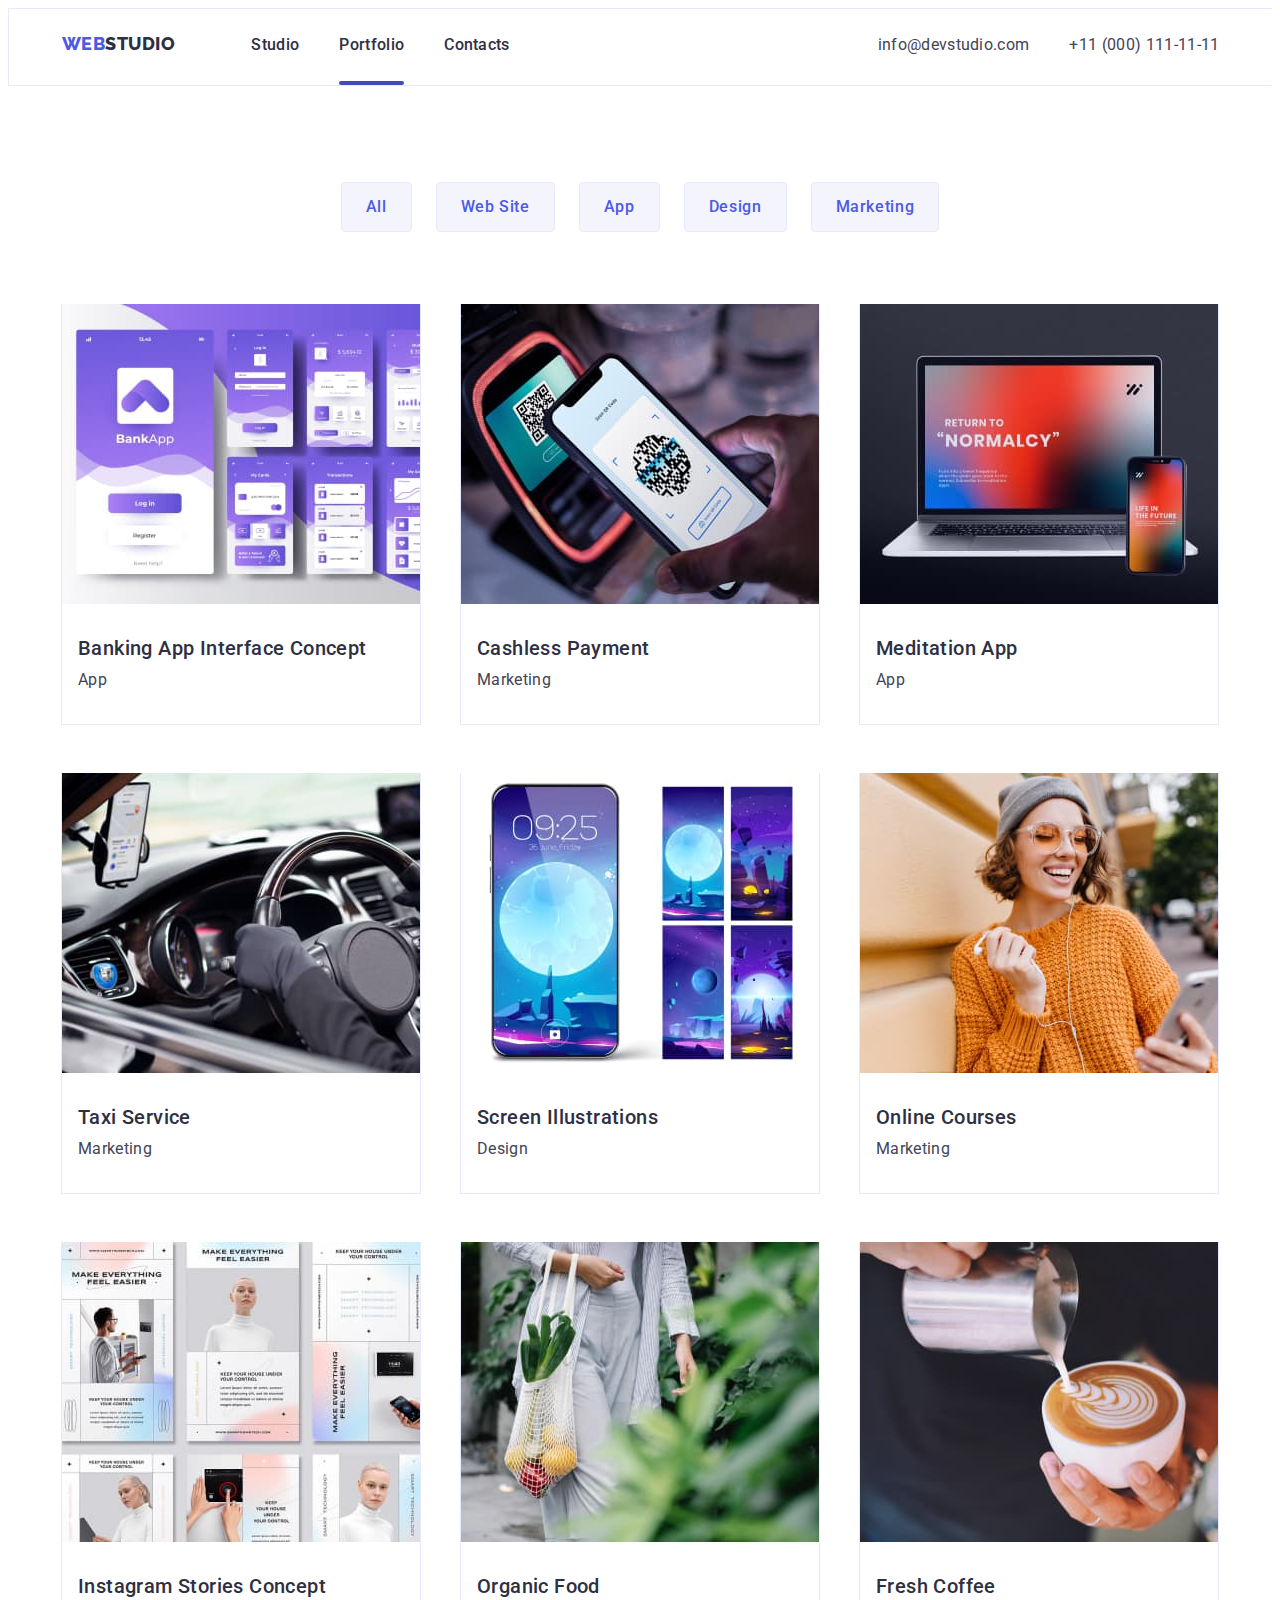
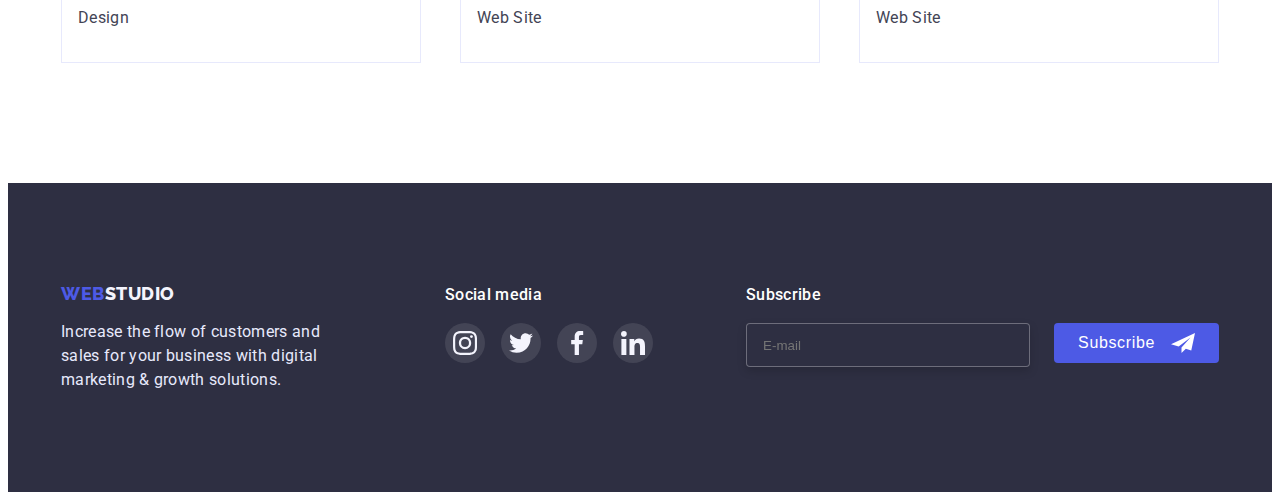
==== portfolio.html @ 8523df1d "Initial commit" ====
<!DOCTYPE html>
<html lang="en">

<head>
    <meta charset="UTF-8">
    <meta http-equiv="X-UA-Compatible" content="IE=edge">
    <meta name="viewport" content="width=device-width, initial-scale=1.0">
    <title>Portfolio</title>
    <link rel="preconnect" href="https://fonts.googleapis.com">
    <link rel="preconnect" href="https://fonts.gstatic.com" crossorigin>
    <link
        href="https://fonts.googleapis.com/css2?family=Raleway:wght@800&family=Roboto:wght@400;500;700;900&display=swap"
        rel="stylesheet">
    <link rel="stylesheet" href="https://cdnjs.cloudflare.com/ajax/libs/modern-normalize/1.1.0/modern-normalize.min.css"
        integrity="sha512-wpPYUAdjBVSE4KJnH1VR1HeZfpl1ub8YT/NKx4PuQ5NmX2tKuGu6U/JRp5y+Y8XG2tV+wKQpNHVUX03MfMFn9Q=="
        crossorigin="anonymous" referrerpolicy="no-referrer" />
    <link rel="stylesheet" href="./css/styles.css">
</head>

<body>
    <header class="header">
        <div class="container header-container">
            <nav class="header-nav">
                <a class="header-logo link" href="./index.html">Web<span class="header-logo-d">Studio</span></a>
                <ul class="header-list list">
                    <li class="header-item"><a class="header-link link" href="./index.html">Studio</a></li>
                    <li class="header-item"><a class="header-link link current" href="./portfolio.html">Portfolio</a>
                    </li>
                    <li class="header-item"><a class="header-link link" href="">Contacts</a></li>
                </ul>
            </nav>

            <address class="header-contact">
                <ul class="header-cont-list list">
                    <li><a class="header-address link" href="mailto:info@devstudio.com">info@devstudio.com</a></li>
                    <li><a class="header-address link" href="tel:+110001111111">+11 (000)
                            111-11-11</a></li>
                </ul>
            </address>
        </div>
    </header>

    <main>
        <section class="portfolio">
            <div class="container">
                <h1 hidden>hello</h1>
                <ul class="port-list list">
                    <li class="port-nav"><button class="port-btn link" type="button">All</button></li>
                    <li class="port-nav"><button class="port-btn link" type="button">Web Site</button></li>
                    <li class="port-nav"><button class="port-btn link" type="button">App</button></li>
                    <li class="port-nav"><button class="port-btn link" type="button">Design</button></li>
                    <li><button class="port-btn link" type="button">Marketing</button></li>
                </ul>
                <ul class="port-example-list list">
                    <li class="port-example-item card link">
                        <a class="link link-port-cover" href="">
                            <div class="port-cover">
                                <img class="port-img" src="./images/port1.jpg" alt="" width="360">
                                <div class="overlay">
                                    <p class="port-cover-text">
                                        14 Stylish and User-Friendly App Design Concepts · Task Manager App · Calorie
                                        Tracker
                                        App · Exotic Fruit Ecommerce App · Cloud Storage App</p>
                                </div>
                            </div>
                            <div class="port-desc">
                                <h2 class="port-example-name">Banking App Interface Concept</h2>
                                <p class="port-example-type">App</p>
                            </div>
                        </a>
                    </li>
                    <li class="port-example-item card link">
                        <a class="link link-port-cover" href="">
                            <div class="port-cover">
                                <img class="port-img" src="./images/port2.jpg" alt="" width="360">
                                <div class="overlay">
                                    <p class="port-cover-text">
                                        14 Stylish and User-Friendly App Design Concepts · Task Manager App · Calorie
                                        Tracker
                                        App · Exotic Fruit Ecommerce App · Cloud Storage App</p>
                                </div>
                            </div>
                            <div class="port-desc">
                                <h2 class="port-example-name">Cashless Payment</h2>
                                <p class="port-example-type">Marketing</p>
                            </div>
                        </a>
                    </li>
                    <li class="port-example-item card link">
                        <a class="link link-port-cover" href="">
                            <div class="port-cover">
                                <img class="port-img" src="./images/port3.jpg" alt="" width="360">
                                <div class="overlay">
                                    <p class="port-cover-text">
                                        14 Stylish and User-Friendly App Design Concepts · Task Manager App · Calorie
                                        Tracker
                                        App · Exotic Fruit Ecommerce App · Cloud Storage App</p>
                                </div>
                            </div>
                            <div class="port-desc">
                                <h2 class="port-example-name">Meditation App</h2>
                                <p class="port-example-type">App</p>
                            </div>
                        </a>
                    </li>
                    <li class="port-example-item card link">
                        <a class="link link-port-cover" href="">
                            <div class="port-cover">
                                <img class="port-img" src="./images/port4.jpg" alt="" width="360">
                                <div class="overlay">
                                    <p class="port-cover-text">
                                        14 Stylish and User-Friendly App Design Concepts · Task Manager App · Calorie
                                        Tracker
                                        App · Exotic Fruit Ecommerce App · Cloud Storage App</p>
                                </div>
                            </div>
                            <div class="port-desc">
                                <h2 class="port-example-name">Taxi Service</h2>
                                <p class="port-example-type">Marketing</p>
                            </div>
                        </a>
                    </li>
                    <li class="port-example-item card link">
                        <a class="link link-port-cover" href="">
                            <div class="port-cover">
                                <img class="port-img" src="./images/port5.jpg" alt="" width="360">
                                <div class="overlay">
                                    <p class="port-cover-text">
                                        14 Stylish and User-Friendly App Design Concepts · Task Manager App · Calorie
                                        Tracker
                                        App · Exotic Fruit Ecommerce App · Cloud Storage App</p>
                                </div>
                            </div>
                            <div class="port-desc">
                                <h2 class="port-example-name">Screen Illustrations</h2>
                                <p class="port-example-type">Design</p>
                            </div>
                        </a>
                    </li>
                    <li class="port-example-item card link">
                        <a class="link link-port-cover" href="">
                            <div class="port-cover">
                                <img class="port-img" src="./images/port6.jpg" alt="" width="360">
                                <div class="overlay">
                                    <p class="port-cover-text">
                                        14 Stylish and User-Friendly App Design Concepts · Task Manager App · Calorie
                                        Tracker
                                        App · Exotic Fruit Ecommerce App · Cloud Storage App</p>
                                </div>
                            </div>
                            <div class="port-desc">
                                <h2 class="port-example-name">Online Courses</h2>
                                <p class="port-example-type">Marketing</p>
                            </div>
                        </a>
                    </li>
                    <li class="port-example-item link">
                        <a class="link link-port-cover" href="">
                            <div class="port-cover">
                                <img class="port-img" src="./images/port7.jpg" alt="" width="360">
                                <div class="overlay">
                                    <p class="port-cover-text">
                                        14 Stylish and User-Friendly App Design Concepts · Task Manager App · Calorie
                                        Tracker
                                        App · Exotic Fruit Ecommerce App · Cloud Storage App</p>
                                </div>
                            </div>
                            <div class="port-desc">
                                <h2 class="port-example-name">Instagram Stories Concept</h2>
                                <p class="port-example-type">Design</p>
                            </div>
                        </a>
                    </li>
                    <li class="port-example-item link">
                        <a class="link link-port-cover" href="">
                            <div class="port-cover">
                                <img class="port-img" src="./images/port8.jpg" alt="" width="360">
                                <div class="overlay">
                                    <p class="port-cover-text">
                                        14 Stylish and User-Friendly App Design Concepts · Task Manager App · Calorie
                                        Tracker
                                        App · Exotic Fruit Ecommerce App · Cloud Storage App</p>
                                </div>
                            </div>
                            <div class="port-desc">
                                <h2 class="port-example-name">Organic Food</h2>
                                <p class="port-example-type">Web Site</p>
                            </div>
                        </a>
                    </li>
                    <li class="port-example-item link">
                        <a class="link link-port-cover" href="">
                            <div class="port-cover">
                                <img class="port-img" src="./images/port9.jpg" alt="" width="360">
                                <div class="overlay">
                                    <p class="port-cover-text">
                                        14 Stylish and User-Friendly App Design Concepts · Task Manager App · Calorie
                                        Tracker
                                        App · Exotic Fruit Ecommerce App · Cloud Storage App</p>
                                </div>
                            </div>
                            <div class="port-desc">
                                <h2 class="port-example-name">Fresh Coffee</h2>
                                <p class="port-example-type">Web Site</p>
                            </div>
                        </a>
                    </li>
                </ul>
            </div>
        </section>
    </main>

    <footer class="footer">
        <div class="container footer-container">
            <div class="footer-desc">
                <a class="footer-logo link" href="./index.html">Web<span class="footer-logo-studio-w">Studio</span></a>
                <p class="footer-item">Increase the flow of customers and sales for your business with digital marketing
                    &
                    growth solutions.</p>
            </div>
            <div class="footer-soc">
                <p class="footer-soc-title">Social media</p>
                <ul class="footer-soc-list list">
                    <li class="footer-soc-item">
                        <a href="" class="footer-soc-link link">
                            <svg width="24" height="24" class="footer-soc-icon">
                                <use href="./images/icons.svg#icon-instagram"></use>
                            </svg>
                        </a>
                    </li>
                    <li class=" footer-soc-item">
                        <a href="" class="footer-soc-link link">
                            <svg width="24" height="24" class="footer-soc-icon">
                                <use href="./images/icons.svg#icon-twitter"></use>
                            </svg>
                        </a>
                    </li>
                    <li class="footer-soc-item">
                        <a href="" class="footer-soc-link link">
                            <svg width="24" height="24" class="footer-soc-icon">
                                <use href="./images/icons.svg#icon-facebook"></use>
                            </svg>
                        </a>
                    </li>
                    <li class="footer-soc-item">
                        <a href="" class="footer-soc-link link">
                            <svg width="24" height="24" class="footer-soc-icon">
                                <use href="./images/icons.svg#icon-linkedin"></use>
                            </svg>
                        </a>
                    </li>
                </ul>
            </div>
            <div class="footer-email">
                <p class="footer-email-title">Subscribe</p>
                <div class="footer-sub">
                    <label class="footer-label-text" for="user-email"></label>
                    <input class="footer-input" type="text" id="user-email" name="user-email" placeholder="E-mail">
                    <button type="button" class="footer-button">Subscribe
                        <svg width="24" height="24" class="footer-button-icon">
                            <use href="./images/icons.svg#icon-telega"></use>
                        </svg>
                    </button>
                </div>
            </div>
        </div>
    </footer>
</body>

</html>
---- css/styles.css ----
:root {
  --main-text-color: #2e2f42;
  --second-text-color: #434455;
}

body {
  font-family: "Roboto", sans-serif;
  font-style: normal;
  font-weight: 400;
  color: #434455;
}

p,
h1,
h2,
h3,
h4,
h5,
h6 {
  margin: 0;
}

ul {
  padding-left: 0;
  margin: 0;
}

.container {
  width: 1158px;
  padding: 0;
  margin: 0 auto;
}

.visually-hidden {
  position: absolute;
  width: 1px;
  height: 1px;
  margin: -1px;
  border: 0;
  padding: 0;

  white-space: nowrap;
  clip-path: inset(100%);
  clip: rect(0 0 0 0);
  overflow: hidden;
}

.section {
  padding-top: 188px;
  padding-bottom: 188px;
}
.link {
  text-decoration: none;
}

.list {
  list-style: none;
}

/** --------------------Main page--------------------  */

header {
  background-color: #ffffff;
  padding-top: 24px;
  box-sizing: border-box;
  border: 1px solid #e7e9fc;
  border-right: none;
}

.header-container {
  display: flex;
}

.header-logo {
  font-family: "Raleway", sans-serif;
  font-style: normal;
  font-weight: 800;
  font-size: 18px;
  line-height: 1.17;
  letter-spacing: 0.03em;
  text-transform: uppercase;
  color: #4d5ae5;
  margin-right: 76px;
}

.header-nav {
  display: flex;
}

.header-list {
  display: flex;
  gap: 40px;
}

.header-link {
  font-style: normal;
  font-weight: 500;
  font-size: 16px;
  line-height: 1.5;
  letter-spacing: 0.02em;
  color: #2e2f42;
  transition: color 250ms cubic-bezier(0.4, 0, 0.2, 1);
}

.current::after {
  content: "";
  height: 4px;
  background: #404bbf;
  border-radius: 2px;
  width: currentwidth;
  display: block;
  margin-top: 24px;
  bottom: 0;
  position: absolute-1px;
}

.header-link:hover {
  color: #404bbf;
}

.header-link:focus {
  color: #404bbf;
}

.header-contact {
  font-style: normal;
  margin-left: auto;
}

.header-address:hover {
  color: #404bbf;
}

.header-address:focus {
  color: #404bbf;
}

.header-cont-list {
  display: flex;
  gap: 40px;
}

.header-address {
  font-style: normal;
  font-weight: 400;
  font-size: 16px;
  line-height: 1.5;
  letter-spacing: 0.02em;
  color: #434455;
  transition: color 250ms cubic-bezier(0.4, 0, 0.2, 1);
}

.hero {
  background-color: #2e2f42;
  background-image: linear-gradient(
      rgba(46, 47, 66, 0.7),
      rgba(46, 47, 66, 0.7)
    ),
    url(../images/hero_bg.jpg);
  background-repeat: no-repeat;
  background-position: center;
  background-size: cover;
}

.hero-title {
  font-size: 56px;
  line-height: 1.07;
  text-align: center;
  letter-spacing: 0.02em;
  color: #ffffff;
  max-width: 496px;
  margin: auto;
  margin-bottom: 48px;
}
.hero-btn {
  font-family: "Roboto", sans-serif;
  font-style: normal;
  font-weight: 500;
  font-size: 16px;
  line-height: 1.5;
  display: flex;
  letter-spacing: 0.04em;
  color: #ffffff;
  background-color: #4d5ae5;
  box-shadow: 0px 4px 4px rgba(0, 0, 0, 0.15);
  border-radius: 4px;
  cursor: pointer;
  margin: auto;
  padding: 16px 32px;
  border: transparent;
  transition: color 250ms cubic-bezier(0.4, 0, 0.2, 1);
}

.hero-btn:hover {
  color: #ffffff;
  background: #404bbf;
  box-shadow: 0px 4px 4px rgba(0, 0, 0, 0.15);
  border-radius: 4px;
}

.hero-btn:focus {
  color: #ffffff;
  background: #404bbf;
  box-shadow: 0px 4px 4px rgba(0, 0, 0, 0.15);
  border-radius: 4px;
}

/**-------------- Mission---------- */
.mission {
  padding-top: 120px;
  padding-bottom: 120px;
}

.mission-list {
  display: flex;
  flex-direction: row;
  flex-wrap: nowrap;
  justify-content: space-between;
}

.mission-item {
  max-width: 264px;
}

.mission-icon {
  width: 264px;
  height: 112px;
  background: #f4f4fd;
  border-radius: 4px;
  display: flex;
  align-items: center;
  justify-content: center;
  margin-bottom: 8px;
}

.mission-title {
  font-weight: 500;
  font-size: 20px;
  line-height: 1.2;
  letter-spacing: 0.02em;
  color: #2e2f42;
  margin-bottom: 8px;
}

.mission-text {
  font-size: 16px;
  line-height: 1.5;
  letter-spacing: 0.02em;
  color: #434455;
}

.about {
  padding-bottom: 120px;
  padding-top: 0;
}

.about-list {
  display: flex;
  justify-content: space-between;
  flex-wrap: nowrap;
}

.about-title {
  font-weight: 700;
  font-size: 36px;
  line-height: 1.11;
  text-align: center;
  letter-spacing: 0.02em;
  text-transform: capitalize;
  color: #2e2f42;
  margin-bottom: 72px;
}

.team {
  background-color: #f4f4fd;
  padding-top: 120px;
  padding-bottom: 120px;
}

.team-list {
  display: flex;
  justify-content: space-between;
  flex-wrap: nowrap;
}

.team-desc {
  padding-top: 32px;
  padding-bottom: 32px;
}

.team-title {
  font-weight: 700;
  font-size: 36px;
  line-height: 1.11;
  text-align: center;
  letter-spacing: 0.02em;
  text-transform: capitalize;
  color: var(--main-text-color);
  margin-bottom: 72px;
}

.team-img {
  display: block;
}

.team-item {
  background: #ffffff;
  box-shadow: 0px 1px 6px rgba(46, 47, 66, 0.08),
    0px 1px 1px rgba(46, 47, 66, 0.16), 0px 2px 1px rgba(46, 47, 66, 0.08);
  border-radius: 0px 0px 4px 4px;
  max-width: 264px;
}

.team-name {
  font-weight: 500;
  font-size: 20px;
  line-height: 1.2;
  text-align: center;
  letter-spacing: 0.02em;
  color: var(--main-text-color);
  margin-bottom: 8px;
}

.team-post {
  font-size: 16px;
  line-height: 1.5;
  text-align: center;
  letter-spacing: 0.02em;
  color: var(--second-text-color);
  margin-bottom: 8px;
}

.team-soc {
  display: flex;
  justify-content: center;
  gap: 24px;
  transition: color 250ms cubic-bezier(0.4, 0, 0.2, 1);
}
.team-soc-item {
  width: 40px;
  height: 40px;
}
.team-soc-link {
  width: 100%;
  height: 100%;
  border-radius: 50%;
  background-color: #4d5ae5;
  display: flex;
  align-items: center;
  justify-content: center;
  transition: color 250ms cubic-bezier(0.4, 0, 0.2, 1);
}

.team-soc-link:hover {
  background-color: #404bbf;
}

.team-soc-link:focus {
  background-color: #404bbf;
}
/**-------Clients---------- */

.client {
  padding-top: 130px;
  padding-bottom: 120px;
}

.client-title {
  font-weight: 700;
  font-size: 36px;
  line-height: 1.11;
  text-align: center;
  letter-spacing: 0.02em;
  text-transform: capitalize;
  margin-bottom: 72px;
}

.client-list {
  display: flex;
  justify-content: center;
  gap: 24px;
}

.client-link {
  width: 168px;
  height: 88px;
  border: 1px solid #8e8f99;
  border-radius: 4px;
  display: flex;
  align-items: center;
  justify-content: center;
  transition: color 250ms cubic-bezier(0.4, 0, 0.2, 1);
}

.client-logo-icon {
  fill: #afb1b8;
}

.client-link:hover {
  border-color: #404bbf;
}

.client-link:hover .client-logo-icon {
  fill: #404bbf;
}

.client-link:focus {
  border-color: #404bbf;
}

.client-link:focus .client-logo-icon {
  fill: #404bbf;
}

/**-------Footer---------- */

.footer {
  background-color: #2e2f42;
  padding-top: 100px;
  padding-bottom: 100px;
  display: flex;
}

.footer-container {
  display: flex;
}

.header-logo-d {
  color: #2e2f42;
}

.header-logo-studio-w {
  font-family: "Raleway";
  font-style: normal;
  font-weight: 800;
  font-size: 18px;
  line-height: 1.16;
  display: flex;
  align-items: center;
  letter-spacing: 0.03em;
  text-transform: uppercase;
  color: #f4f4fd;
}

.footer-logo {
  font-family: "Raleway", sans-serif;
  font-style: normal;
  font-weight: 800;
  font-size: 18px;
  line-height: 1.17;
  display: flex;
  align-items: center;
  letter-spacing: 0.03em;
  text-transform: uppercase;
  color: #4d5ae5;
  margin-bottom: 16px;
}

.footer-logo-studio-w {
  color: #f4f4fd;
}

.footer-item {
  font-size: 16px;
  line-height: 1.5;
  letter-spacing: 0.02em;
  color: #e7e9fc;
  max-width: 264px;
}

.footer-soc {
  margin-left: 120px;
}

.footer-soc-title {
  font-weight: 500;
  font-size: 16px;
  line-height: 1.5;
  letter-spacing: 0.02em;
  color: #ffffff;
  margin-bottom: 16px;
}

.footer-soc-list {
  display: flex;
  justify-content: center;
  gap: 16px;
}
.footer-soc-item {
  width: 40px;
  height: 40px;
}
.footer-soc-link {
  width: 100%;
  height: 100%;
  border-radius: 50%;
  background-color: rgba(255, 255, 255, 0.1);
  display: flex;
  align-items: center;
  justify-content: center;
  transition: color 250ms cubic-bezier(0.4, 0, 0.2, 1);
}

.footer-soc-link:hover {
  background-color: #31d0aa;
}

.footer-soc-link:focus {
  background-color: #31d0aa;
}

.footer-email {
  margin-left: auto;
}
.footer-email-title {
  font-weight: 500;
  font-size: 16px;
  line-height: 1.5;
  letter-spacing: 0.02em;
  color: #ffffff;
  margin-bottom: 16px;
  display: flex;
}

.footer-sub {
  display: flex;
}

.footer-input {
  border: 1px solid rgba(255, 255, 255, 0.3);
  filter: drop-shadow(0px 4px 4px rgba(0, 0, 0, 0.15));
  border-radius: 4px;
  background-color: #2e2f42;
  width: 264px;
  height: 40px;
  padding-left: 16px;
  margin-right: 24px;
}

.footer-input:is(:hover, :focus) {
  border-color: #4d5ae5;
}

.footer-button {
  font-weight: 500;
  font-size: 16px;
  line-height: 1.5;
  align-items: center;
  text-align: center;
  display: flex;
  letter-spacing: 0.04em;
  border: none;
  color: #ffffff;
  background: #4d5ae5;
  border-radius: 4px;
  cursor: pointer;
  max-height: 40px;
  padding: 8px 24px;
}

.footer-button:is(:hover, :focus) {
  color: #ffffff;
  background: #404bbf;
  box-shadow: 0px 4px 4px rgba(0, 0, 0, 0.15);
  border-radius: 4px;
}

.footer-button-icon {
  fill: #ffffff;
  margin-left: 16px;
}

/** -------------------- Portfolio --------------------*/

.portfolio {
  padding-top: 96px;
  padding-bottom: 120px;
}

.port-list {
  display: flex;
  justify-content: center;
  flex-wrap: nowrap;
  margin-bottom: 72px;
}

.port-nav {
  margin-right: 24px;
}

.port-btn {
  font-family: "Roboto", sans-serif;
  font-style: normal;
  font-weight: 500;
  font-size: 16px;
  line-height: 1.5;
  display: flex;
  align-items: center;
  text-align: center;
  letter-spacing: 0.04em;
  color: #4d5ae5;
  background: #f4f4fd;
  border: 1px solid #e7e9fc;
  border-radius: 4px;
  cursor: pointer;
  margin-top: 96px;
  margin: auto;
  padding: 12px 24px;
  transition: color 250ms cubic-bezier(0.4, 0, 0.2, 1);
}

.port-btn:hover {
  color: #ffffff;
  background-color: #404bbf;
  box-shadow: 0px 3px 1px rgba(0, 0, 0, 0.1), 0px 2px 1px rgba(0, 0, 0, 0.08),
    0px 2px 2px rgba(0, 0, 0, 0.12);
  border-radius: 4px;
}
.port-btn:focus {
  color: #ffffff;
  background-color: #404bbf;
  box-shadow: 0px 3px 1px rgba(0, 0, 0, 0.1), 0px 2px 1px rgba(0, 0, 0, 0.08),
    0px 2px 2px rgba(0, 0, 0, 0.12);
  border-radius: 4px;
}

.port-example-list {
  display: flex;
  justify-content: space-between;
  flex-wrap: wrap;
}

.port-desc {
  padding-top: 32px;
  padding-bottom: 32px;
  padding-left: 16px;
}

.card {
  margin-bottom: 48px;
}

.port-example-item {
  box-sizing: border-box;
  border: 1px solid #e7e9fc;
  border-top: none;
  max-width: 360px;
  transition: color 250ms cubic-bezier(0.4, 0, 0.2, 1);
}

.port-example-item:hover {
  border: 1px solid #f4f4fd;
  box-shadow: 0px 1px 6px rgba(46, 47, 66, 0.08),
    0px 1px 1px rgba(46, 47, 66, 0.16), 0px 2px 1px rgba(46, 47, 66, 0.08);
}

.port-example-item:focus {
  border: 1px solid #f4f4fd;
  box-shadow: 0px 1px 6px rgba(46, 47, 66, 0.08),
    0px 1px 1px rgba(46, 47, 66, 0.16), 0px 2px 1px rgba(46, 47, 66, 0.08);
}

.port-example-name {
  font-weight: 500;
  font-size: 20px;
  line-height: 1.2;
  letter-spacing: 0.02em;
  color: var(--main-text-color);
  margin-bottom: 8px;
}

.port-example-type {
  font-size: 16px;
  line-height: 1.5;
  letter-spacing: 0.02em;
  color: var(--second-text-color);
}

.port-img {
  display: block;
}

.port-cover {
  position: relative;
  overflow: hidden;
}

.link-port-cover:hover .overlay {
  transform: translateY(0);
}

.link-port-cover:focus .overlay {
  transform: translateY(0);
}

.overlay {
  position: absolute;
  background-color: #4d5ae5;
  top: 0;
  left: 0;
  width: 100%;
  height: 100%;
  transform: translateY(100%);
  transition: transform 250ms;
  transition-timing-function: cubic-bezier(0.4, 0, 0.2, 1);
}

.port-cover-text {
  font-size: 16px;
  line-height: 1.5;
  letter-spacing: 0.02em;
  color: #f4f4fd;
  padding: 40px 32px 0 32px;
}

/** --------Modal-------- */
.backdrop {
  position: fixed;
  top: 0;
  width: 100%;
  height: 100%;
  background: rgba(46, 47, 66, 0.4);
  transition: opacity 250ms cubic-bezier(0.4, 0, 0.2, 1),
    visibility 250ms cubic-bezier(0.4, 0, 0.2, 1);
}

.modal {
  position: absolute;
  width: 408px;
  min-height: 576px;
  background-color: #fcfcfc;
  border-radius: 4px;
  box-shadow: 0px 1px 1px rgba(0, 0, 0, 0.14), 0px 1px 3px rgba(0, 0, 0, 0.12),
    0px 2px 1px rgba(0, 0, 0, 0.2);
  left: 50%;
  top: 50%;
  transform: translate(-50%, -50%) scale(1);
  transition: transform 250ms cubic-bezier(0.4, 0, 0.2, 1);
  padding-left: 24px;
  padding-right: 24px;
  padding-bottom: 24px;
  padding-top: 24px;
}

.backdrop.is-hidden .modal {
  transform: translate(-50%, -50%) scale(0);
}

.button-close-modal {
  background: #e7e9fc;
  border: 1px solid rgba(0, 0, 0, 0.1);
  width: 24px;
  height: 24px;
  display: block;
  margin-left: auto;
  box-sizing: border-box;
  border-radius: 50%;
  cursor: pointer;
}

.button-close-modal:is(:hover, :focus) {
  fill: white;
  background-color: #404bbf;
}

.close-modal-icon {
  color: #000000;
}
.is-hidden {
  opacity: 0;
  visibility: hidden;
  pointer-events: none;
}

.modal-form {
  width: 360px;
  gap: 8px;
}

.modal-field {
  margin-bottom: 8px;
}

.modal-title {
  font-weight: 500;
  font-size: 16px;
  line-height: 1.5;
  text-align: center;
  letter-spacing: 0.02em;
  color: #2e2f42;
  margin-top: 24px;
  margin-bottom: 16px;
}

.modal-input {
  width: 100%;
  height: 40px;
  border: 1px solid rgba(33, 33, 33, 0.2);
  border-radius: 4px;
  padding-left: 38px;
  font-weight: 400;
  font-size: 12px;
  line-height: 1.17;
  letter-spacing: 0.04em;
  outline: transparent;
  background-color: #fcfcfc;
}

.input-wrap {
  position: relative;
}

.modal-input-icon {
  position: absolute;
  left: 16px;
  top: 50%;
  transform: translateY(-50%);
}

.modal-input:is(:hover, :focus) {
  border-color: #4d5ae5;
}

.modal-input:is(:hover, :focus) + .modal-input-icon {
  fill: #4d5ae5;
}

.modal-label-text {
  display: inline-block;
  font-size: 12px;
  line-height: 1.17;
  letter-spacing: 0.04em;
  color: #8e8f99;
  margin-bottom: 4px;
}

.modal-textarea {
  width: 100%;
  height: 120px;
  border: 1px solid rgba(33, 33, 33, 0.2);
  border-radius: 4px;
  background-color: #fcfcfc;
  resize: none;
  padding-top: 8px;
  padding-left: 16px;
  font-size: 12px;
  line-height: 1.17;
  letter-spacing: 0.04em;
  color: rgba(117, 117, 117, 0.5);
}

.modal-textarea:is(:hover, :focus) {
  border-color: #4d5ae5;
}

.modal-button {
  font-weight: 500;
  font-size: 16px;
  line-height: 1.5;
  text-align: center;
  letter-spacing: 0.04em;
  width: 169px;
  height: 56px;
  color: #ffffff;
  background: #4d5ae5;
  box-shadow: 0px 4px 4px rgba(0, 0, 0, 0.15);
  border-radius: 4px;
  cursor: pointer;
  padding: 16px 32px;
  border: transparent;
  align-items: flex-start;
  transition: color 250ms cubic-bezier(0.4, 0, 0.2, 1);
  margin-left: 95px;
  margin-top: 24px;
}

.modal-button:is(:hover, :focus) {
  color: #ffffff;
  background: #404bbf;
  box-shadow: 0px 4px 4px rgba(0, 0, 0, 0.15);
  border-radius: 4px;
}

.check-text {
  font-size: 12px;
  line-height: 1.17;
  letter-spacing: 0.04em;
  color: #757575;
  display: flex;
  gap: 8px;
}

.check-text span {
  width: 16px;
  height: 16px;
  border-radius: 2px;
  border: 1.25px solid #2e2f42;
  display: flex;
  align-items: center;
  justify-content: center;
  fill: transparent;
  transition: color 250ms cubic-bezier(0.4, 0, 0.2, 1);
}

.modal-check:checked + .check-text span {
  background-color: #404bbf;
  border: 1.25px solid #404bbf;
  border-radius: 2px;
  fill: #f4f4fd;
}

.modal-check:focus + .check-text span {
  background-color: #404bbf;
  border: 1.25px solid #404bbf;
  border-radius: 2px;
  fill: #f4f4fd;
}

.privacy-link {
  color: #4d5ae5;
}

/* .check-text::before {
  content: "";
  width: 16px;
  height: 16px;
  border-radius: 2px;
  border: 1.25px solid #2e2f42;
  display: block;
}

.modal-check:checked + .check-text::before {
  background-color: #404bbf;
  border: 1.25px solid #404bbf;
  border-radius: 2px;
  background-image: url(../images/check-box.svg);
  background-repeat: no-repeat;
  background-position: center;
} */ ;
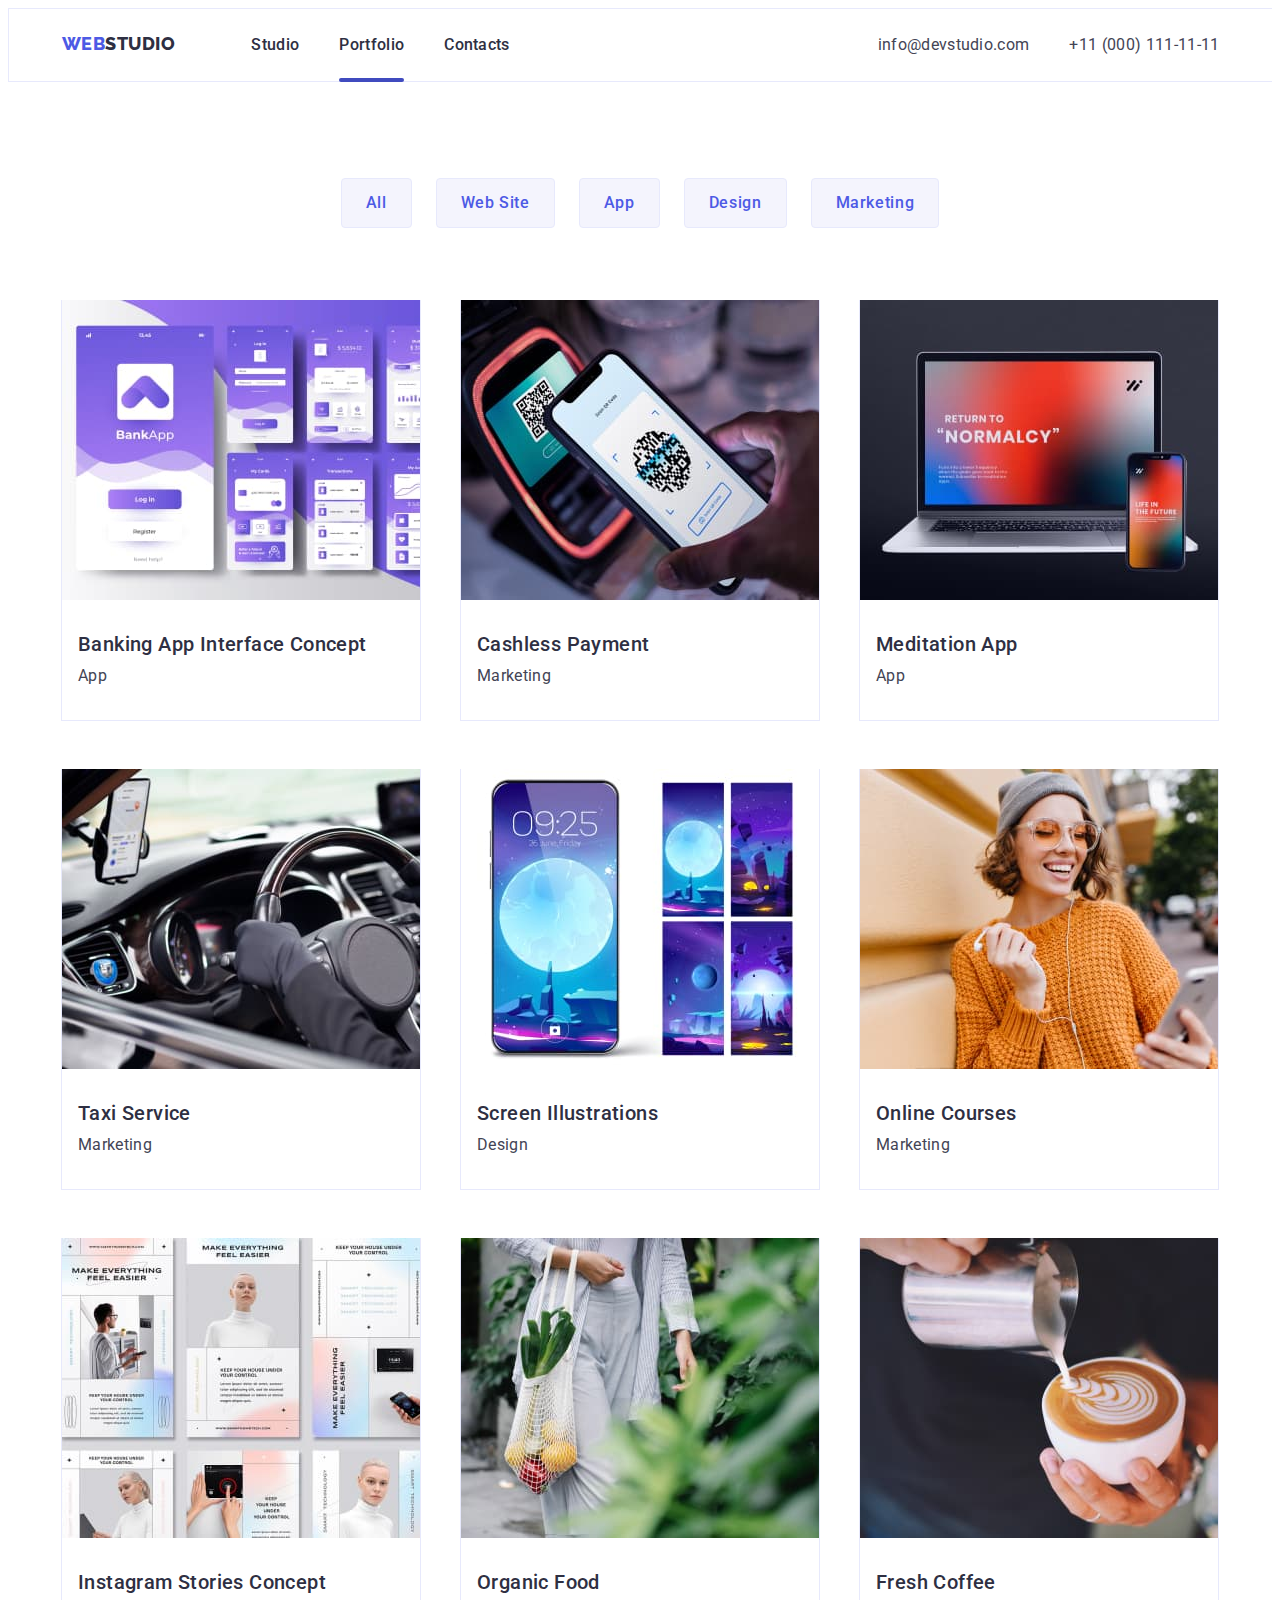
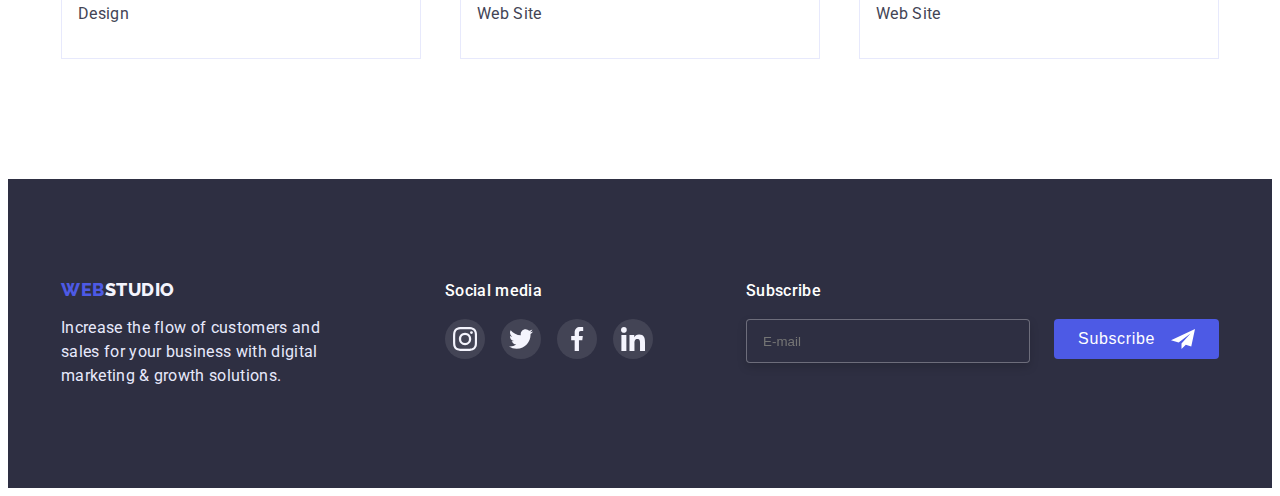
==== commit e935d058: "V1.4" ====
--- a/portfolio.html
+++ b/portfolio.html
@@ -15,6 +15,7 @@
         integrity="sha512-wpPYUAdjBVSE4KJnH1VR1HeZfpl1ub8YT/NKx4PuQ5NmX2tKuGu6U/JRp5y+Y8XG2tV+wKQpNHVUX03MfMFn9Q=="
         crossorigin="anonymous" referrerpolicy="no-referrer" />
     <link rel="stylesheet" href="./css/styles.css">
+    <link rel="stylesheet" href="./css/media.css">
 </head>
 
 <body>
--- a/css/styles.css
+++ b/css/styles.css
@@ -26,8 +26,8 @@
 }
 
 .container {
-  width: 1158px;
-  padding: 0;
+  width: 288px;
+  padding: 0 15px;
   margin: 0 auto;
 }
 
@@ -46,8 +46,8 @@
 }
 
 .section {
-  padding-top: 188px;
-  padding-bottom: 188px;
+  padding-top: 112px;
+  padding-bottom: 112px;
 }
 .link {
   text-decoration: none;
@@ -62,15 +62,13 @@
 header {
   background-color: #ffffff;
   padding-top: 24px;
+  padding-bottom: 24px;
   box-sizing: border-box;
   border: 1px solid #e7e9fc;
-  border-right: none;
-}
-
+}
 .header-container {
   display: flex;
 }
-
 .header-logo {
   font-family: "Raleway", sans-serif;
   font-style: normal;
@@ -82,95 +80,148 @@
   color: #4d5ae5;
   margin-right: 76px;
 }
-
 .header-nav {
   display: flex;
-}
-
+  margin-right: auto;
+}
 .header-list {
-  display: flex;
-  gap: 40px;
-}
-
-.header-link {
-  font-style: normal;
-  font-weight: 500;
-  font-size: 16px;
-  line-height: 1.5;
-  letter-spacing: 0.02em;
-  color: #2e2f42;
-  transition: color 250ms cubic-bezier(0.4, 0, 0.2, 1);
-}
-
-.current::after {
-  content: "";
-  height: 4px;
-  background: #404bbf;
-  border-radius: 2px;
-  width: currentwidth;
-  display: block;
-  margin-top: 24px;
-  bottom: 0;
-  position: absolute-1px;
-}
-
-.header-link:hover {
-  color: #404bbf;
-}
-
-.header-link:focus {
-  color: #404bbf;
-}
-
+  display: none;
+}
 .header-contact {
   font-style: normal;
   margin-left: auto;
-}
-
-.header-address:hover {
+  display: none;
+}
+.mob-burger {
+  border: none;
+  background-color: transparent;
+  line-height: 0;
+}
+.mob-menu {
+  position: fixed;
+  top: 0;
+  z-index: 1;
+  width: 100%;
+  height: 100%;
+  background-color: #ffffff;
+  padding: 24px 24px 40px 40px;
+  display: flex;
+  flex-direction: column;
+  justify-content: space-between;
+  overflow: auto;
+}
+.button-close-mob-menu {
+  background: #e7e9fc;
+  border: 1px solid rgba(0, 0, 0, 0.1);
+  width: 24px;
+  height: 24px;
+  display: block;
+  margin-left: auto;
+  box-sizing: border-box;
+  border-radius: 50%;
+  cursor: pointer;
+  margin-bottom: 32px;
+}
+.close-mob-menu-icon {
+  color: #000000;
+}
+.mob-menu-item:not(:last-child) {
+  margin-bottom: 40px;
+}
+.mob-menu-link {
+  font-weight: 700;
+  font-size: 36px;
+  line-height: 1.11;
+  letter-spacing: 0.02em;
+  text-transform: capitalize;
+  color: #2e2f42;
+}
+.present {
   color: #404bbf;
 }
-
-.header-address:focus {
-  color: #404bbf;
-}
-
-.header-cont-list {
-  display: flex;
-  gap: 40px;
-}
-
-.header-address {
-  font-style: normal;
-  font-weight: 400;
-  font-size: 16px;
-  line-height: 1.5;
+.mob-menu-cont-list {
+  margin-bottom: 48px;
+}
+.contact {
+  margin-bottom: 40px;
+}
+.mob-menu-address-tel {
+  font-weight: 700;
+  font-size: 25px;
+  line-height: 1.11;
+  letter-spacing: 0.02em;
+  text-transform: capitalize;
+  color: #4d5ae5;
+}
+.mob-menu-address {
+  font-weight: 500;
+  font-size: 20px;
+  line-height: 1.2;
   letter-spacing: 0.02em;
   color: #434455;
-  transition: color 250ms cubic-bezier(0.4, 0, 0.2, 1);
-}
-
+}
+.mob-menu-soc {
+  display: flex;
+  justify-content: left;
+  gap: 32px;
+  transition: color 250ms cubic-bezier(0.4, 0, 0.2, 1);
+}
+.mob-menu-soc-item {
+  width: 40px;
+  height: 40px;
+}
+.mob-menu-soc-link {
+  width: 100%;
+  height: 100%;
+  border-radius: 50%;
+  background-color: #4d5ae5;
+  display: flex;
+  align-items: center;
+  justify-content: center;
+  transition: color 250ms cubic-bezier(0.4, 0, 0.2, 1);
+}
+.mob-menu-soc-link:hover {
+  background-color: #404bbf;
+}
+.mob-menu-soc-link:focus {
+  background-color: #404bbf;
+}
+
+/**------------Hero----------------- */
 .hero {
   background-color: #2e2f42;
   background-image: linear-gradient(
       rgba(46, 47, 66, 0.7),
       rgba(46, 47, 66, 0.7)
     ),
-    url(../images/hero_bg.jpg);
+    url(../images/hero-mob.jpg);
   background-repeat: no-repeat;
   background-position: center;
   background-size: cover;
-}
-
+  max-width: 1440px;
+  margin-left: auto;
+  margin-right: auto;
+}
+@media (min-device-pixel-ratio: 2),
+  (min-resolution: 192dpi),
+  (min-resolution: 2dppx) {
+  .hero {
+    background-image: linear-gradient(
+        rgba(46, 47, 66, 0.7),
+        rgba(46, 47, 66, 0.7)
+      ),
+      url(../images/hero-mob-2x.jpg);
+  }
+}
 .hero-title {
-  font-size: 56px;
-  line-height: 1.07;
-  text-align: center;
-  letter-spacing: 0.02em;
-  color: #ffffff;
-  max-width: 496px;
+  font-weight: 700;
+  font-size: 36px;
+  line-height: 1.11;
+  text-align: center;
+  letter-spacing: 0.02em;
+  color: #ffffff;
   margin: auto;
-  margin-bottom: 48px;
+  margin-bottom: 72px;
 }
 .hero-btn {
   font-family: "Roboto", sans-serif;
@@ -190,14 +241,12 @@
   border: transparent;
   transition: color 250ms cubic-bezier(0.4, 0, 0.2, 1);
 }
-
 .hero-btn:hover {
   color: #ffffff;
   background: #404bbf;
   box-shadow: 0px 4px 4px rgba(0, 0, 0, 0.15);
   border-radius: 4px;
 }
-
 .hero-btn:focus {
   color: #ffffff;
   background: #404bbf;
@@ -207,87 +256,59 @@
 
 /**-------------- Mission---------- */
 .mission {
-  padding-top: 120px;
-  padding-bottom: 120px;
-}
-
+  padding-top: 96px;
+  padding-bottom: 96px;
+}
 .mission-list {
   display: flex;
   flex-direction: row;
-  flex-wrap: nowrap;
-  justify-content: space-between;
-}
-
+  flex-wrap: wrap;
+  row-gap: 72px;
+}
 .mission-item {
-  max-width: 264px;
-}
-
+  max-width: 288px;
+}
 .mission-icon {
-  width: 264px;
-  height: 112px;
-  background: #f4f4fd;
-  border-radius: 4px;
-  display: flex;
-  align-items: center;
-  justify-content: center;
-  margin-bottom: 8px;
-}
-
+  display: none;
+}
 .mission-title {
-  font-weight: 500;
-  font-size: 20px;
-  line-height: 1.2;
-  letter-spacing: 0.02em;
-  color: #2e2f42;
-  margin-bottom: 8px;
-}
-
-.mission-text {
-  font-size: 16px;
-  line-height: 1.5;
-  letter-spacing: 0.02em;
-  color: #434455;
-}
-
-.about {
-  padding-bottom: 120px;
-  padding-top: 0;
-}
-
-.about-list {
-  display: flex;
-  justify-content: space-between;
-  flex-wrap: nowrap;
-}
-
-.about-title {
   font-weight: 700;
   font-size: 36px;
   line-height: 1.11;
-  text-align: center;
-  letter-spacing: 0.02em;
-  text-transform: capitalize;
+  letter-spacing: 0.02em;
   color: #2e2f42;
-  margin-bottom: 72px;
-}
-
+  margin-bottom: 8px;
+  text-align: center;
+}
+.mission-text {
+  font-weight: 500;
+  font-size: 16px;
+  line-height: 1.5;
+  letter-spacing: 0.02em;
+  color: #434455;
+}
+
+/**-----------------About---------------- */
+.about {
+  display: none;
+}
+
+/**---------------Team------------------ */
 .team {
   background-color: #f4f4fd;
-  padding-top: 120px;
-  padding-bottom: 120px;
-}
-
+  padding-top: 96px;
+  padding-bottom: 96px;
+}
 .team-list {
   display: flex;
-  justify-content: space-between;
-  flex-wrap: nowrap;
-}
-
+  justify-content: center;
+  flex-wrap: wrap;
+  row-gap: 72px;
+}
 .team-desc {
   padding-top: 32px;
   padding-bottom: 32px;
 }
-
 .team-title {
   font-weight: 700;
   font-size: 36px;
@@ -298,11 +319,9 @@
   color: var(--main-text-color);
   margin-bottom: 72px;
 }
-
 .team-img {
   display: block;
 }
-
 .team-item {
   background: #ffffff;
   box-shadow: 0px 1px 6px rgba(46, 47, 66, 0.08),
@@ -310,7 +329,6 @@
   border-radius: 0px 0px 4px 4px;
   max-width: 264px;
 }
-
 .team-name {
   font-weight: 500;
   font-size: 20px;
@@ -320,7 +338,6 @@
   color: var(--main-text-color);
   margin-bottom: 8px;
 }
-
 .team-post {
   font-size: 16px;
   line-height: 1.5;
@@ -329,7 +346,6 @@
   color: var(--second-text-color);
   margin-bottom: 8px;
 }
-
 .team-soc {
   display: flex;
   justify-content: center;
@@ -350,21 +366,18 @@
   justify-content: center;
   transition: color 250ms cubic-bezier(0.4, 0, 0.2, 1);
 }
-
 .team-soc-link:hover {
   background-color: #404bbf;
 }
-
 .team-soc-link:focus {
   background-color: #404bbf;
 }
+
 /**-------Clients---------- */
-
 .client {
-  padding-top: 130px;
-  padding-bottom: 120px;
-}
-
+  padding-top: 96px;
+  padding-bottom: 96px;
+}
 .client-title {
   font-weight: 700;
   font-size: 36px;
@@ -374,15 +387,15 @@
   text-transform: capitalize;
   margin-bottom: 72px;
 }
-
 .client-list {
   display: flex;
   justify-content: center;
-  gap: 24px;
-}
-
+  flex-wrap: wrap;
+  column-gap: 16px;
+  row-gap: 72px;
+}
 .client-link {
-  width: 168px;
+  width: 190px;
   height: 88px;
   border: 1px solid #8e8f99;
   border-radius: 4px;
@@ -391,23 +404,18 @@
   justify-content: center;
   transition: color 250ms cubic-bezier(0.4, 0, 0.2, 1);
 }
-
 .client-logo-icon {
   fill: #afb1b8;
 }
-
 .client-link:hover {
   border-color: #404bbf;
 }
-
 .client-link:hover .client-logo-icon {
   fill: #404bbf;
 }
-
 .client-link:focus {
   border-color: #404bbf;
 }
-
 .client-link:focus .client-logo-icon {
   fill: #404bbf;
 }
@@ -416,13 +424,16 @@
 
 .footer {
   background-color: #2e2f42;
-  padding-top: 100px;
-  padding-bottom: 100px;
+  padding-top: 96px;
+  padding-bottom: 96px;
   display: flex;
 }
 
 .footer-container {
   display: flex;
+  flex-wrap: wrap;
+  row-gap: 72px;
+  justify-content: center;
 }
 
 .header-logo-d {
@@ -450,6 +461,7 @@
   line-height: 1.17;
   display: flex;
   align-items: center;
+  justify-content: center;
   letter-spacing: 0.03em;
   text-transform: uppercase;
   color: #4d5ae5;
@@ -465,11 +477,7 @@
   line-height: 1.5;
   letter-spacing: 0.02em;
   color: #e7e9fc;
-  max-width: 264px;
-}
-
-.footer-soc {
-  margin-left: 120px;
+  max-width: 268px;
 }
 
 .footer-soc-title {
@@ -479,6 +487,7 @@
   letter-spacing: 0.02em;
   color: #ffffff;
   margin-bottom: 16px;
+  text-align: center;
 }
 
 .footer-soc-list {
@@ -500,15 +509,12 @@
   justify-content: center;
   transition: color 250ms cubic-bezier(0.4, 0, 0.2, 1);
 }
-
 .footer-soc-link:hover {
   background-color: #31d0aa;
 }
-
 .footer-soc-link:focus {
   background-color: #31d0aa;
 }
-
 .footer-email {
   margin-left: auto;
 }
@@ -520,27 +526,25 @@
   color: #ffffff;
   margin-bottom: 16px;
   display: flex;
-}
-
+  text-align: center;
+  justify-content: center;
+}
 .footer-sub {
   display: flex;
-}
-
+  flex-wrap: wrap;
+}
 .footer-input {
   border: 1px solid rgba(255, 255, 255, 0.3);
   filter: drop-shadow(0px 4px 4px rgba(0, 0, 0, 0.15));
   border-radius: 4px;
   background-color: #2e2f42;
-  width: 264px;
+  width: 288px;
   height: 40px;
   padding-left: 16px;
-  margin-right: 24px;
-}
-
+}
 .footer-input:is(:hover, :focus) {
   border-color: #4d5ae5;
 }
-
 .footer-button {
   font-weight: 500;
   font-size: 16px;
@@ -556,161 +560,18 @@
   cursor: pointer;
   max-height: 40px;
   padding: 8px 24px;
-}
-
+  margin: 0 auto;
+  margin-top: 16px;
+}
 .footer-button:is(:hover, :focus) {
   color: #ffffff;
   background: #404bbf;
   box-shadow: 0px 4px 4px rgba(0, 0, 0, 0.15);
   border-radius: 4px;
 }
-
 .footer-button-icon {
   fill: #ffffff;
   margin-left: 16px;
-}
-
-/** -------------------- Portfolio --------------------*/
-
-.portfolio {
-  padding-top: 96px;
-  padding-bottom: 120px;
-}
-
-.port-list {
-  display: flex;
-  justify-content: center;
-  flex-wrap: nowrap;
-  margin-bottom: 72px;
-}
-
-.port-nav {
-  margin-right: 24px;
-}
-
-.port-btn {
-  font-family: "Roboto", sans-serif;
-  font-style: normal;
-  font-weight: 500;
-  font-size: 16px;
-  line-height: 1.5;
-  display: flex;
-  align-items: center;
-  text-align: center;
-  letter-spacing: 0.04em;
-  color: #4d5ae5;
-  background: #f4f4fd;
-  border: 1px solid #e7e9fc;
-  border-radius: 4px;
-  cursor: pointer;
-  margin-top: 96px;
-  margin: auto;
-  padding: 12px 24px;
-  transition: color 250ms cubic-bezier(0.4, 0, 0.2, 1);
-}
-
-.port-btn:hover {
-  color: #ffffff;
-  background-color: #404bbf;
-  box-shadow: 0px 3px 1px rgba(0, 0, 0, 0.1), 0px 2px 1px rgba(0, 0, 0, 0.08),
-    0px 2px 2px rgba(0, 0, 0, 0.12);
-  border-radius: 4px;
-}
-.port-btn:focus {
-  color: #ffffff;
-  background-color: #404bbf;
-  box-shadow: 0px 3px 1px rgba(0, 0, 0, 0.1), 0px 2px 1px rgba(0, 0, 0, 0.08),
-    0px 2px 2px rgba(0, 0, 0, 0.12);
-  border-radius: 4px;
-}
-
-.port-example-list {
-  display: flex;
-  justify-content: space-between;
-  flex-wrap: wrap;
-}
-
-.port-desc {
-  padding-top: 32px;
-  padding-bottom: 32px;
-  padding-left: 16px;
-}
-
-.card {
-  margin-bottom: 48px;
-}
-
-.port-example-item {
-  box-sizing: border-box;
-  border: 1px solid #e7e9fc;
-  border-top: none;
-  max-width: 360px;
-  transition: color 250ms cubic-bezier(0.4, 0, 0.2, 1);
-}
-
-.port-example-item:hover {
-  border: 1px solid #f4f4fd;
-  box-shadow: 0px 1px 6px rgba(46, 47, 66, 0.08),
-    0px 1px 1px rgba(46, 47, 66, 0.16), 0px 2px 1px rgba(46, 47, 66, 0.08);
-}
-
-.port-example-item:focus {
-  border: 1px solid #f4f4fd;
-  box-shadow: 0px 1px 6px rgba(46, 47, 66, 0.08),
-    0px 1px 1px rgba(46, 47, 66, 0.16), 0px 2px 1px rgba(46, 47, 66, 0.08);
-}
-
-.port-example-name {
-  font-weight: 500;
-  font-size: 20px;
-  line-height: 1.2;
-  letter-spacing: 0.02em;
-  color: var(--main-text-color);
-  margin-bottom: 8px;
-}
-
-.port-example-type {
-  font-size: 16px;
-  line-height: 1.5;
-  letter-spacing: 0.02em;
-  color: var(--second-text-color);
-}
-
-.port-img {
-  display: block;
-}
-
-.port-cover {
-  position: relative;
-  overflow: hidden;
-}
-
-.link-port-cover:hover .overlay {
-  transform: translateY(0);
-}
-
-.link-port-cover:focus .overlay {
-  transform: translateY(0);
-}
-
-.overlay {
-  position: absolute;
-  background-color: #4d5ae5;
-  top: 0;
-  left: 0;
-  width: 100%;
-  height: 100%;
-  transform: translateY(100%);
-  transition: transform 250ms;
-  transition-timing-function: cubic-bezier(0.4, 0, 0.2, 1);
-}
-
-.port-cover-text {
-  font-size: 16px;
-  line-height: 1.5;
-  letter-spacing: 0.02em;
-  color: #f4f4fd;
-  padding: 40px 32px 0 32px;
 }
 
 /** --------Modal-------- */
@@ -723,11 +584,10 @@
   transition: opacity 250ms cubic-bezier(0.4, 0, 0.2, 1),
     visibility 250ms cubic-bezier(0.4, 0, 0.2, 1);
 }
-
 .modal {
   position: absolute;
-  width: 408px;
-  min-height: 576px;
+  width: 284px;
+  min-height: 586px;
   background-color: #fcfcfc;
   border-radius: 4px;
   box-shadow: 0px 1px 1px rgba(0, 0, 0, 0.14), 0px 1px 3px rgba(0, 0, 0, 0.12),
@@ -736,16 +596,14 @@
   top: 50%;
   transform: translate(-50%, -50%) scale(1);
   transition: transform 250ms cubic-bezier(0.4, 0, 0.2, 1);
-  padding-left: 24px;
-  padding-right: 24px;
+  padding-left: 16px;
+  padding-right: 16px;
   padding-bottom: 24px;
   padding-top: 24px;
 }
-
 .backdrop.is-hidden .modal {
   transform: translate(-50%, -50%) scale(0);
 }
-
 .button-close-modal {
   background: #e7e9fc;
   border: 1px solid rgba(0, 0, 0, 0.1);
@@ -773,7 +631,7 @@
 }
 
 .modal-form {
-  width: 360px;
+  width: 252px;
   gap: 8px;
 }
 
@@ -870,7 +728,7 @@
   border: transparent;
   align-items: flex-start;
   transition: color 250ms cubic-bezier(0.4, 0, 0.2, 1);
-  margin-left: 95px;
+  margin-left: 45px;
   margin-top: 24px;
 }
 
@@ -887,7 +745,8 @@
   letter-spacing: 0.04em;
   color: #757575;
   display: flex;
-  gap: 8px;
+  gap: 4px;
+  flex-wrap: wrap;
 }
 
 .check-text span {
@@ -936,4 +795,4 @@
   background-image: url(../images/check-box.svg);
   background-repeat: no-repeat;
   background-position: center;
-} */ ;
+} */
--- a/css/media.css
+++ b/css/media.css
@@ -0,0 +1,776 @@
+@media screen and (min-width: 428px) {
+  .container {
+    width: 396px;
+    padding: 0;
+    margin: 0 auto;
+  }
+  .section {
+    padding-top: 188px;
+    padding-bottom: 188px;
+  }
+  .mob-menu-address-tel {
+    font-weight: 700;
+    font-size: 36px;
+    line-height: 1.11;
+    letter-spacing: 0.02em;
+    text-transform: capitalize;
+    color: #4d5ae5;
+    padding-bottom: 40px;
+  }
+  .mob-menu-soc {
+    gap: 56px;
+  }
+
+  /**-----------Mission--------- */
+  .mission-item {
+    max-width: 396px;
+  }
+  .footer-input {
+    border: 1px solid rgba(255, 255, 255, 0.3);
+    filter: drop-shadow(0px 4px 4px rgba(0, 0, 0, 0.15));
+    border-radius: 4px;
+    background-color: #2e2f42;
+    width: 398px;
+    height: 40px;
+    padding-left: 16px;
+  }
+  /** --------Modal-------- */
+  .modal {
+    width: 392px;
+    min-height: 586px;
+  }
+  .modal-form {
+    width: 360px;
+  }
+  .modal-button {
+    margin-left: 95px;
+  }
+
+  .check-text {
+    gap: 8px;
+  }
+}
+
+@media screen and (min-width: 768px) and (max-width: 1199px) {
+  .container {
+    width: 582px;
+    padding: 0 15px;
+    margin: 0 auto;
+  }
+  .section {
+    padding-top: 112px;
+    padding-bottom: 108px;
+  }
+  /**------------------Header-------------- */
+  .header {
+    align-items: baseline;
+    align-items: center;
+    padding-bottom: 11px;
+  }
+  .header > .container {
+    width: 768px;
+  }
+  .header-logo {
+    margin-right: 120px;
+  }
+  .header-nav {
+    align-items: center;
+  }
+  .header-list {
+    display: flex;
+    gap: 40px;
+    align-items: center;
+  }
+  .header-link {
+    position: relative;
+    font-style: normal;
+    font-weight: 500;
+    font-size: 16px;
+    line-height: 1.5;
+    letter-spacing: 0.02em;
+    color: #2e2f42;
+    transition: color 250ms cubic-bezier(0.4, 0, 0.2, 1);
+  }
+  .header-link::after {
+    content: "";
+    position: absolute;
+    bottom: -22px;
+    left: 0;
+    display: block;
+    width: 100%;
+    height: 4px;
+    border-radius: 4px;
+  }
+  .header-link.current::after,
+  .header-link:hover::after,
+  .header-link:focus::after {
+    background-color: #404bbf;
+  }
+  .header-link:hover {
+    color: #404bbf;
+  }
+  .header-link:focus {
+    color: #404bbf;
+  }
+  .header-cont-list {
+    max-width: 119px;
+  }
+  .header-contact {
+    display: flex;
+    justify-content: center;
+  }
+  .header-address {
+    font-style: normal;
+    font-weight: 400;
+    font-size: 12px;
+    line-height: 1.17;
+    letter-spacing: 0.04em;
+    color: #434455;
+    transition: color 250ms cubic-bezier(0.4, 0, 0.2, 1);
+  }
+  .header-address:hover {
+    color: #404bbf;
+  }
+  .header-address:focus {
+    color: #404bbf;
+  }
+
+  .mob-burger {
+    display: none;
+  }
+  .mob-menu {
+    display: none;
+  }
+  .is-hidden {
+    opacity: 0;
+    visibility: hidden;
+    pointer-events: none;
+  }
+  /**------------Hero------------- */
+  .hero {
+    background-image: linear-gradient(
+        rgba(46, 47, 66, 0.7),
+        rgba(46, 47, 66, 0.7)
+      ),
+      url(../images/hero-tablet.jpg);
+  }
+  @media (min-device-pixel-ratio: 2),
+    (min-resolution: 192dpi),
+    (min-resolution: 2dppx) {
+    .hero {
+      background-image: linear-gradient(
+          rgba(46, 47, 66, 0.7),
+          rgba(46, 47, 66, 0.7)
+        ),
+        url(../images/hero-tablet-2x.jpg);
+    }
+  }
+  .hero-title {
+    font-size: 56px;
+    line-height: 1.07;
+    margin-bottom: 40px;
+    max-width: 496px;
+  }
+  /**-----------Mission--------- */
+  .mission {
+    padding-top: 96px;
+    padding-bottom: 96px;
+  }
+  .mission > .container {
+    width: 768px;
+  }
+  .mission-list {
+    display: flex;
+    flex-wrap: wrap;
+    gap: 72px 24px;
+  }
+  .mission-item {
+    max-width: 356px;
+  }
+  .mission-title {
+    text-align: left;
+  }
+
+  /**---------------Team------------------ */
+  .team {
+    padding-top: 96px;
+    padding-bottom: 96px;
+  }
+  .team-list {
+    display: flex;
+    justify-content: center;
+    flex-wrap: wrap;
+    column-gap: 24px;
+    row-gap: 64px;
+  }
+  /**-------Clients---------- */
+  .client-list {
+    display: flex;
+    justify-content: center;
+    flex-wrap: wrap;
+    column-gap: 24px;
+    row-gap: 72px;
+  }
+  .client-link {
+    width: 168px;
+  }
+  /**-------Footer---------- */
+  .footer-container {
+    display: flex;
+    flex-wrap: wrap;
+    row-gap: 72px;
+    column-gap: 24px;
+    text-align: left;
+    align-items: baseline;
+    max-width: 582px;
+    justify-content: left;
+  }
+  .footer-desc {
+    justify-content: left;
+  }
+  .footer-logo {
+    justify-content: left;
+  }
+  .footer-item {
+    max-width: 264px;
+  }
+  .footer-soc-title {
+    text-align: left;
+  }
+  .footer-email {
+    margin-left: 0;
+  }
+  .footer-email-title {
+    text-align: left;
+    justify-content: left;
+  }
+  .footer-button {
+    margin-top: 0px;
+  }
+  .footer-input {
+    width: 264px;
+    margin-bottom: 0px;
+    margin-right: 24px;
+  }
+  /** --------Modal-------- */
+  .modal {
+    width: 408px;
+    min-height: 586px;
+    padding-left: 24px;
+    padding-right: 24px;
+    padding-bottom: 24px;
+    padding-top: 24px;
+  }
+  .modal-form {
+    width: 360px;
+  }
+  .modal-button {
+    margin-left: 95px;
+  }
+  .check-text {
+    gap: 8px;
+  }
+}
+
+@media screen and (min-width: 1200px) {
+  .container {
+    width: 1158px;
+    padding: 0 15px;
+    margin: 0 auto;
+  }
+  .section {
+    padding-top: 188px;
+    padding-bottom: 188px;
+  }
+  /** --------------------Main page--------------------  */
+
+  .header {
+    background-color: #ffffff;
+    padding-top: 24px;
+    box-sizing: border-box;
+    border: 1px solid #e7e9fc;
+    border-right: none;
+    display: flex;
+  }
+  .header-container {
+    display: flex;
+  }
+  .header-logo {
+    font-family: "Raleway", sans-serif;
+    font-style: normal;
+    font-weight: 800;
+    font-size: 18px;
+    line-height: 1.17;
+    letter-spacing: 0.03em;
+    text-transform: uppercase;
+    color: #4d5ae5;
+    margin-right: 76px;
+  }
+  .header-nav {
+    display: flex;
+  }
+  .header-list {
+    display: flex;
+    gap: 40px;
+  }
+  .header-link {
+    position: relative;
+    font-style: normal;
+    font-weight: 500;
+    font-size: 16px;
+    line-height: 1.5;
+    letter-spacing: 0.02em;
+    color: #2e2f42;
+    transition: color 250ms cubic-bezier(0.4, 0, 0.2, 1);
+  }
+  .header-link::after {
+    content: "";
+    position: absolute;
+    bottom: -28px;
+    left: 0;
+    display: block;
+    width: 100%;
+    height: 4px;
+    border-radius: 4px;
+  }
+  .header-link.current::after,
+  .header-link:hover::after,
+  .header-link:focus::after {
+    background-color: #404bbf;
+  }
+  .header-link:hover {
+    color: #404bbf;
+  }
+  .header-link:focus {
+    color: #404bbf;
+  }
+  .header-contact {
+    font-style: normal;
+    margin-left: auto;
+    display: flex;
+  }
+  .header-address:hover {
+    color: #404bbf;
+  }
+  .header-address:focus {
+    color: #404bbf;
+  }
+  .header-cont-list {
+    display: flex;
+    gap: 40px;
+  }
+  .header-address {
+    font-style: normal;
+    font-weight: 400;
+    font-size: 16px;
+    line-height: 1.5;
+    letter-spacing: 0.02em;
+    color: #434455;
+    transition: color 250ms cubic-bezier(0.4, 0, 0.2, 1);
+  }
+  .mob-burger {
+    display: none;
+  }
+  .mob-menu {
+    display: none;
+  }
+  .is-hidden {
+    opacity: 0;
+    visibility: hidden;
+    pointer-events: none;
+  }
+  /**------------------Hero--------------- */
+  .hero {
+    background-image: linear-gradient(
+        rgba(46, 47, 66, 0.7),
+        rgba(46, 47, 66, 0.7)
+      ),
+      url(../images/hero_bg.jpg);
+  }
+  @media (min-device-pixel-ratio: 2),
+    (min-resolution: 192dpi),
+    (min-resolution: 2dppx) {
+    .hero {
+      background-image: linear-gradient(
+          rgba(46, 47, 66, 0.7),
+          rgba(46, 47, 66, 0.7)
+        ),
+        url(../images/hero_bg-2x.jpg);
+    }
+  }
+  .hero-title {
+    font-size: 56px;
+    line-height: 1.07;
+    margin-bottom: 48px;
+    width: 496px;
+  }
+  /**-----------Mission--------- */
+  .mission {
+    padding-top: 120px;
+    padding-bottom: 120px;
+  }
+  .mission-list {
+    flex-wrap: nowrap;
+    gap: 24px;
+  }
+  .mission-item {
+    max-width: 264px;
+  }
+  .mission-icon {
+    width: 264px;
+    height: 112px;
+    background: #f4f4fd;
+    border-radius: 4px;
+    display: flex;
+    align-items: center;
+    justify-content: center;
+    margin-bottom: 8px;
+  }
+  .mission-title {
+    font-weight: 500;
+    font-size: 20px;
+    line-height: 1.2;
+    letter-spacing: 0.02em;
+    color: #2e2f42;
+    margin-bottom: 8px;
+    text-align: left;
+  }
+  .mission-text {
+    font-weight: 400;
+  }
+  /**-----------------About---------------- */
+  .about {
+    padding-bottom: 120px;
+    padding-top: 0;
+    display: block;
+  }
+  .about-list {
+    display: flex;
+    justify-content: space-between;
+    flex-wrap: nowrap;
+  }
+  .about-title {
+    font-weight: 700;
+    font-size: 36px;
+    line-height: 1.11;
+    text-align: center;
+    letter-spacing: 0.02em;
+    text-transform: capitalize;
+    color: #2e2f42;
+    margin-bottom: 72px;
+  }
+  .about-img {
+    max-width: 100%;
+    display: block;
+    height: 300px;
+  }
+  /**---------------Team------------------ */
+  .team {
+    padding-top: 120px;
+    padding-bottom: 120px;
+  }
+  .team-list {
+    display: flex;
+    flex-wrap: nowrap;
+    gap: 24px;
+  }
+  /**-------Clients---------- */
+  .client {
+    padding-top: 130px;
+    padding-bottom: 120px;
+  }
+  .client-list {
+    display: flex;
+    justify-content: center;
+    gap: 24px;
+  }
+  .client-link {
+    width: 168px;
+  }
+
+  /**-------Footer---------- */
+  .footer {
+    padding-top: 100px;
+    padding-bottom: 100px;
+    display: flex;
+  }
+  .footer-container {
+    display: flex;
+    flex-wrap: nowrap;
+  }
+  .header-logo-d {
+    color: #2e2f42;
+  }
+  .header-logo-studio-w {
+    font-family: "Raleway";
+    font-style: normal;
+    font-weight: 800;
+    font-size: 18px;
+    line-height: 1.16;
+    display: flex;
+    align-items: center;
+    letter-spacing: 0.03em;
+    text-transform: uppercase;
+    color: #f4f4fd;
+  }
+  .footer-logo {
+    font-family: "Raleway", sans-serif;
+    font-style: normal;
+    font-weight: 800;
+    font-size: 18px;
+    line-height: 1.17;
+    display: flex;
+    align-items: center;
+    justify-content: left;
+    letter-spacing: 0.03em;
+    text-transform: uppercase;
+    color: #4d5ae5;
+    margin-bottom: 16px;
+  }
+  .footer-logo-studio-w {
+    color: #f4f4fd;
+  }
+  .footer-item {
+    max-width: 264px;
+  }
+  .footer-soc {
+    margin-left: 120px;
+  }
+  .footer-soc-title {
+    font-weight: 500;
+    font-size: 16px;
+    line-height: 1.5;
+    letter-spacing: 0.02em;
+    color: #ffffff;
+    margin-bottom: 16px;
+    text-align: left;
+  }
+  .footer-soc-list {
+    display: flex;
+    justify-content: center;
+    gap: 16px;
+  }
+  .footer-soc-item {
+    width: 40px;
+    height: 40px;
+  }
+  .footer-soc-link {
+    width: 100%;
+    height: 100%;
+    border-radius: 50%;
+    background-color: rgba(255, 255, 255, 0.1);
+    display: flex;
+    align-items: center;
+    justify-content: center;
+    transition: color 250ms cubic-bezier(0.4, 0, 0.2, 1);
+  }
+  .footer-soc-link:hover {
+    background-color: #31d0aa;
+  }
+  .footer-soc-link:focus {
+    background-color: #31d0aa;
+  }
+  .footer-email {
+    margin-left: auto;
+  }
+  .footer-email-title {
+    font-weight: 500;
+    font-size: 16px;
+    line-height: 1.5;
+    letter-spacing: 0.02em;
+    color: #ffffff;
+    margin-bottom: 16px;
+    display: flex;
+    text-align: left;
+    justify-content: left;
+  }
+  .footer-sub {
+    display: flex;
+    flex-wrap: nowrap;
+  }
+  .footer-input {
+    border: 1px solid rgba(255, 255, 255, 0.3);
+    filter: drop-shadow(0px 4px 4px rgba(0, 0, 0, 0.15));
+    border-radius: 4px;
+    background-color: #2e2f42;
+    width: 264px;
+    height: 40px;
+    padding-left: 16px;
+    margin-right: 24px;
+    margin-bottom: 0px;
+  }
+  .footer-input:is(:hover, :focus) {
+    border-color: #4d5ae5;
+  }
+  .footer-button {
+    font-weight: 500;
+    font-size: 16px;
+    line-height: 1.5;
+    align-items: center;
+    text-align: center;
+    display: flex;
+    letter-spacing: 0.04em;
+    border: none;
+    color: #ffffff;
+    background: #4d5ae5;
+    border-radius: 4px;
+    cursor: pointer;
+    max-height: 40px;
+    padding: 8px 24px;
+    margin-top: 0px;
+  }
+  .footer-button:is(:hover, :focus) {
+    color: #ffffff;
+    background: #404bbf;
+    box-shadow: 0px 4px 4px rgba(0, 0, 0, 0.15);
+    border-radius: 4px;
+  }
+  .footer-button-icon {
+    fill: #ffffff;
+    margin-left: 16px;
+  }
+
+  /** -------------------- Portfolio --------------------*/
+
+  .portfolio {
+    padding-top: 96px;
+    padding-bottom: 120px;
+  }
+  .port-list {
+    display: flex;
+    justify-content: center;
+    flex-wrap: nowrap;
+    margin-bottom: 72px;
+  }
+  .port-nav {
+    margin-right: 24px;
+  }
+  .port-btn {
+    font-family: "Roboto", sans-serif;
+    font-style: normal;
+    font-weight: 500;
+    font-size: 16px;
+    line-height: 1.5;
+    display: flex;
+    align-items: center;
+    text-align: center;
+    letter-spacing: 0.04em;
+    color: #4d5ae5;
+    background: #f4f4fd;
+    border: 1px solid #e7e9fc;
+    border-radius: 4px;
+    cursor: pointer;
+    margin-top: 96px;
+    margin: auto;
+    padding: 12px 24px;
+    transition: color 250ms cubic-bezier(0.4, 0, 0.2, 1);
+  }
+  .port-btn:hover {
+    color: #ffffff;
+    background-color: #404bbf;
+    box-shadow: 0px 3px 1px rgba(0, 0, 0, 0.1), 0px 2px 1px rgba(0, 0, 0, 0.08),
+      0px 2px 2px rgba(0, 0, 0, 0.12);
+    border-radius: 4px;
+  }
+  .port-btn:focus {
+    color: #ffffff;
+    background-color: #404bbf;
+    box-shadow: 0px 3px 1px rgba(0, 0, 0, 0.1), 0px 2px 1px rgba(0, 0, 0, 0.08),
+      0px 2px 2px rgba(0, 0, 0, 0.12);
+    border-radius: 4px;
+  }
+  .port-example-list {
+    display: flex;
+    justify-content: space-between;
+    flex-wrap: wrap;
+  }
+  .port-desc {
+    padding-top: 32px;
+    padding-bottom: 32px;
+    padding-left: 16px;
+  }
+  .card {
+    margin-bottom: 48px;
+  }
+  .port-example-item {
+    box-sizing: border-box;
+    border: 1px solid #e7e9fc;
+    border-top: none;
+    max-width: 360px;
+    transition: color 250ms cubic-bezier(0.4, 0, 0.2, 1);
+  }
+  .port-example-item:hover {
+    border: 1px solid #f4f4fd;
+    box-shadow: 0px 1px 6px rgba(46, 47, 66, 0.08),
+      0px 1px 1px rgba(46, 47, 66, 0.16), 0px 2px 1px rgba(46, 47, 66, 0.08);
+  }
+  .port-example-item:focus {
+    border: 1px solid #f4f4fd;
+    box-shadow: 0px 1px 6px rgba(46, 47, 66, 0.08),
+      0px 1px 1px rgba(46, 47, 66, 0.16), 0px 2px 1px rgba(46, 47, 66, 0.08);
+  }
+  .port-example-name {
+    font-weight: 500;
+    font-size: 20px;
+    line-height: 1.2;
+    letter-spacing: 0.02em;
+    color: var(--main-text-color);
+    margin-bottom: 8px;
+  }
+  .port-example-type {
+    font-size: 16px;
+    line-height: 1.5;
+    letter-spacing: 0.02em;
+    color: var(--second-text-color);
+  }
+  .port-img {
+    display: block;
+  }
+  .port-cover {
+    position: relative;
+    overflow: hidden;
+  }
+  .link-port-cover:hover .overlay {
+    transform: translateY(0);
+  }
+  .link-port-cover:focus .overlay {
+    transform: translateY(0);
+  }
+  .overlay {
+    position: absolute;
+    background-color: #4d5ae5;
+    top: 0;
+    left: 0;
+    width: 100%;
+    height: 100%;
+    transform: translateY(100%);
+    transition: transform 250ms;
+    transition-timing-function: cubic-bezier(0.4, 0, 0.2, 1);
+  }
+  .port-cover-text {
+    font-size: 16px;
+    line-height: 1.5;
+    letter-spacing: 0.02em;
+    color: #f4f4fd;
+    padding: 40px 32px 0 32px;
+  }
+
+  /** --------Modal-------- */
+  .modal {
+    width: 408px;
+    min-height: 584px;
+    padding-left: 24px;
+    padding-right: 24px;
+    padding-bottom: 24px;
+    padding-top: 24px;
+  }
+  .modal-form {
+    width: 360px;
+  }
+  .modal-button {
+    margin-left: 95px;
+  }
+  .check-text {
+    gap: 8px;
+  }
+}
